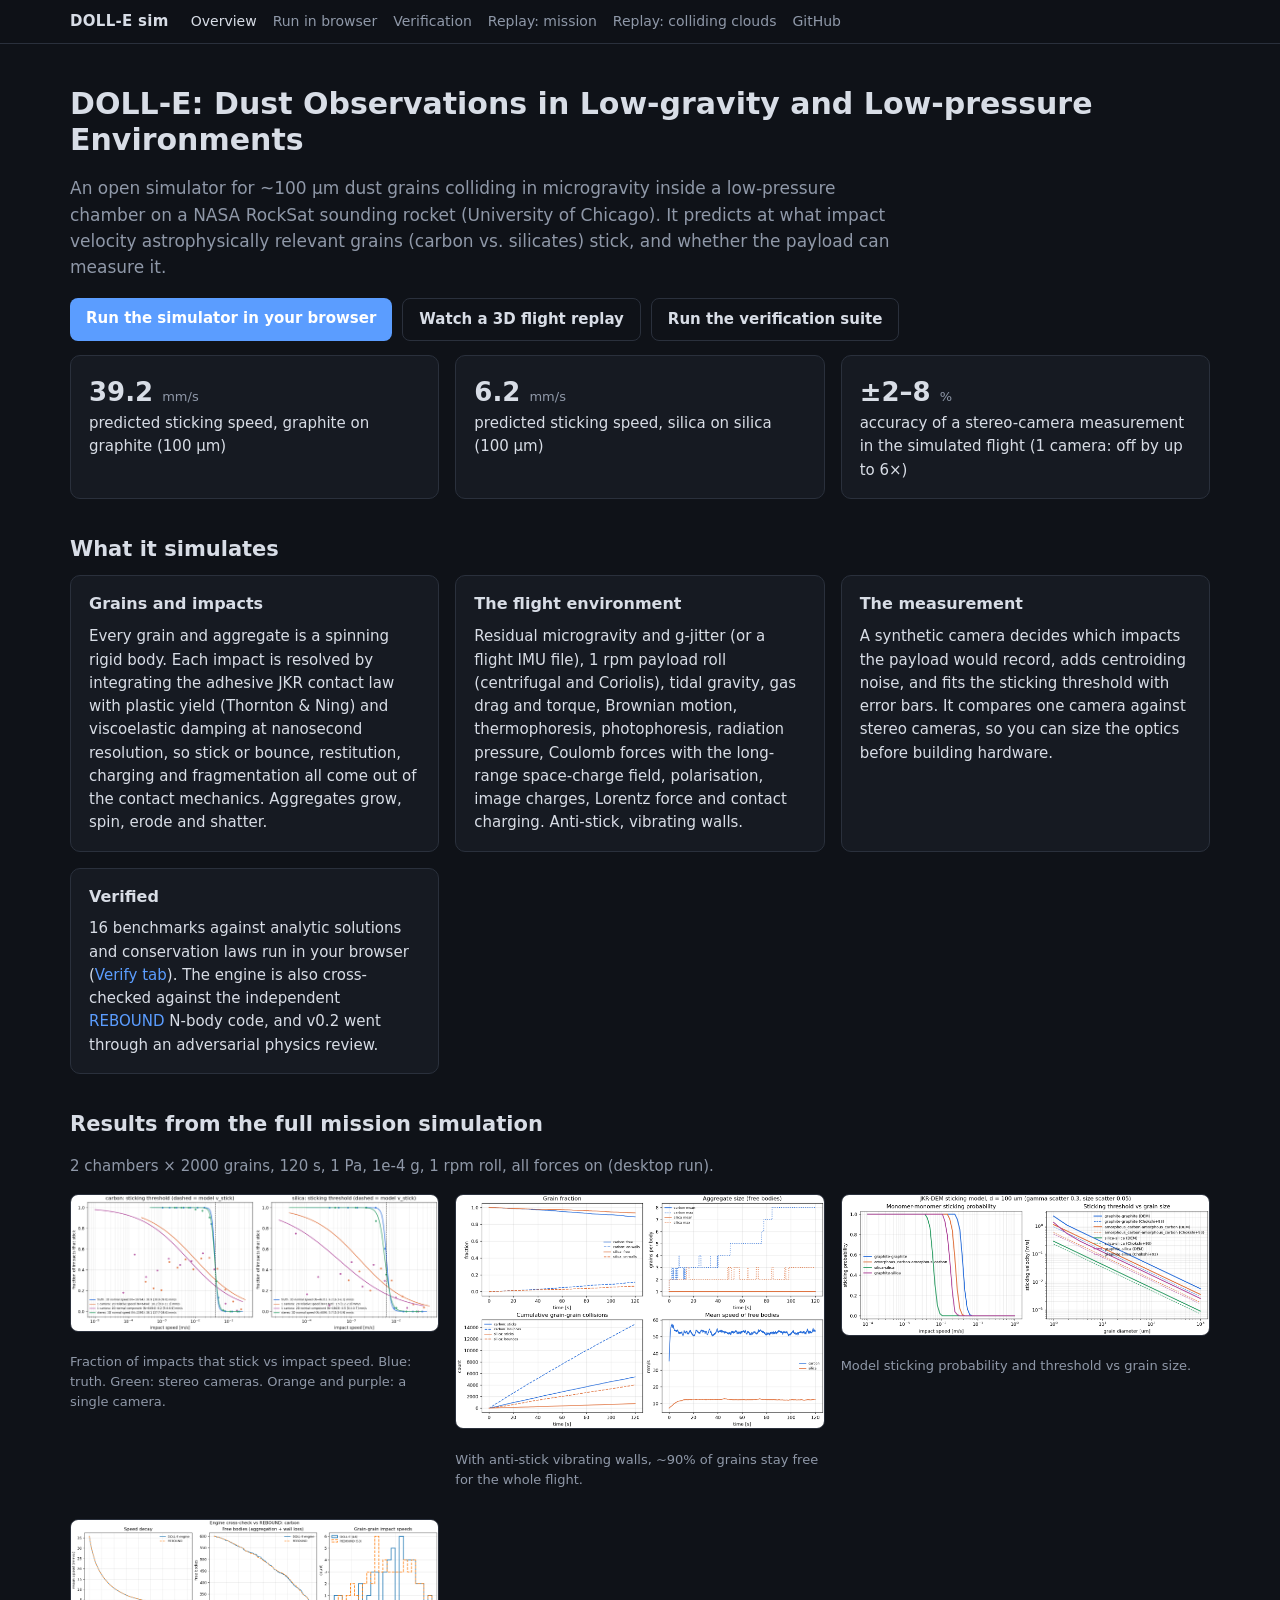
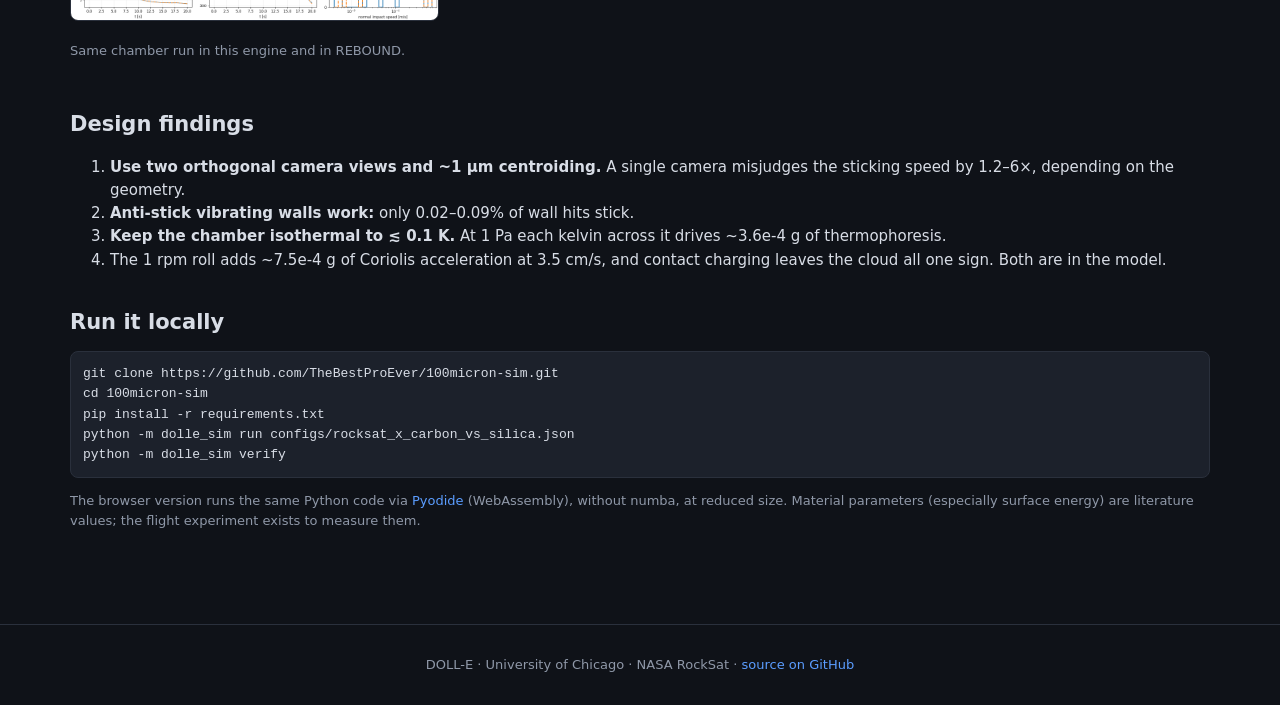
==== docs/index.html @ f5b27a84 "Add GitHub Pages site: in-browser simulator, verification suite, replays - docs/: landing page, web " ====
<!DOCTYPE html>
<html lang="en">
<head>
<meta charset="utf-8">
<meta name="viewport" content="width=device-width, initial-scale=1">
<title>DOLL-E dust-collision simulator</title>
<meta name="description" content="Open microgravity dust-collision simulator for 100 micron carbon and silicate grains on a NASA RockSat flight. Runs in your browser.">
<link rel="stylesheet" href="style.css">
</head>
<body>
<header class="top"><div class="in">
  <a class="brand" href="./">DOLL-E sim</a>
  <nav>
    <a class="on" href="./">Overview</a>
    <a href="app/">Run in browser</a>
    <a href="app/#verify">Verification</a>
    <a href="replays/mission.html">Replay: mission</a>
    <a href="replays/clouds.html">Replay: colliding clouds</a>
    <a href="https://github.com/TheBestProEver/100micron-sim">GitHub</a>
  </nav>
</div></header>
<main>
  <h1>DOLL-E: Dust Observations in Low-gravity and Low-pressure Environments</h1>
  <p class="lead">An open simulator for ~100&nbsp;µm dust grains colliding in microgravity inside a low-pressure chamber
    on a NASA RockSat sounding rocket (University of Chicago). It predicts at what impact velocity
    astrophysically relevant grains (carbon vs. silicates) stick, and whether the payload can measure it.</p>
  <div class="btns">
    <a class="btn" href="app/">Run the simulator in your browser</a>
    <a class="btn ghost" href="replays/mission.html">Watch a 3D flight replay</a>
    <a class="btn ghost" href="app/#verify">Run the verification suite</a>
  </div>

  <div class="grid c3">
    <div class="card"><div class="kpi">39.2 <small>mm/s</small></div>predicted sticking speed, graphite on graphite (100 µm)</div>
    <div class="card"><div class="kpi">6.2 <small>mm/s</small></div>predicted sticking speed, silica on silica (100 µm)</div>
    <div class="card"><div class="kpi">±2–8 <small>%</small></div>accuracy of a stereo-camera measurement in the simulated flight (1 camera: off by up to 6×)</div>
  </div>

  <h2>What it simulates</h2>
  <div class="grid c2">
    <div class="card">
      <h3>Grains and impacts</h3>
      Every grain and aggregate is a spinning rigid body. Each impact is resolved by integrating the
      adhesive JKR contact law with plastic yield (Thornton &amp; Ning) and viscoelastic damping at
      nanosecond resolution, so stick or bounce, restitution, charging and fragmentation all come out
      of the contact mechanics. Aggregates grow, spin, erode and shatter.
    </div>
    <div class="card">
      <h3>The flight environment</h3>
      Residual microgravity and g-jitter (or a flight IMU file), 1&nbsp;rpm payload roll (centrifugal and
      Coriolis), tidal gravity, gas drag and torque, Brownian motion, thermophoresis, photophoresis,
      radiation pressure, Coulomb forces with the long-range space-charge field, polarisation, image
      charges, Lorentz force and contact charging. Anti-stick, vibrating walls.
    </div>
    <div class="card">
      <h3>The measurement</h3>
      A synthetic camera decides which impacts the payload would record, adds centroiding noise, and fits
      the sticking threshold with error bars. It compares one camera against stereo cameras, so you can
      size the optics before building hardware.
    </div>
    <div class="card">
      <h3>Verified</h3>
      16 benchmarks against analytic solutions and conservation laws run in your browser
      (<a href="app/#verify">Verify tab</a>). The engine is also cross-checked against the independent
      <a href="https://rebound.readthedocs.io">REBOUND</a> N-body code, and v0.2 went through an
      adversarial physics review.
    </div>
  </div>

  <h2>Results from the full mission simulation</h2>
  <p class="muted">2 chambers × 2000 grains, 120 s, 1 Pa, 1e-4 g, 1 rpm roll, all forces on (desktop run).</p>
  <div class="grid c2">
    <div><img class="fig" src="figures/sticking_measurement_isotropic.png" alt="sticking measurement">
      <p class="small muted">Fraction of impacts that stick vs impact speed. Blue: truth. Green: stereo cameras.
        Orange and purple: a single camera.</p></div>
    <div><img class="fig" src="figures/timeseries_isotropic.png" alt="time series">
      <p class="small muted">With anti-stick vibrating walls, ~90% of grains stay free for the whole flight.</p></div>
    <div><img class="fig" src="figures/sticking_sweep.png" alt="sticking sweep">
      <p class="small muted">Model sticking probability and threshold vs grain size.</p></div>
    <div><img class="fig" src="figures/rebound_check_carbon.png" alt="REBOUND cross-check">
      <p class="small muted">Same chamber run in this engine and in REBOUND.</p></div>
  </div>

  <h2>Design findings</h2>
  <ol>
    <li><b>Use two orthogonal camera views and ~1 µm centroiding.</b> A single camera misjudges the sticking speed by 1.2–6×, depending on the geometry.</li>
    <li><b>Anti-stick vibrating walls work:</b> only 0.02–0.09% of wall hits stick.</li>
    <li><b>Keep the chamber isothermal to ≲ 0.1 K.</b> At 1 Pa each kelvin across it drives ~3.6e-4 g of thermophoresis.</li>
    <li>The 1 rpm roll adds ~7.5e-4 g of Coriolis acceleration at 3.5 cm/s, and contact charging leaves the cloud all one sign. Both are in the model.</li>
  </ol>

  <h2>Run it locally</h2>
<pre>git clone https://github.com/TheBestProEver/100micron-sim.git
cd 100micron-sim
pip install -r requirements.txt
python -m dolle_sim run configs/rocksat_x_carbon_vs_silica.json
python -m dolle_sim verify</pre>
  <p class="muted small">The browser version runs the same Python code via <a href="https://pyodide.org">Pyodide</a>
    (WebAssembly), without numba, at reduced size. Material parameters (especially surface energy) are literature
    values; the flight experiment exists to measure them.</p>
</main>
<footer>DOLL-E · University of Chicago · NASA RockSat · <a href="https://github.com/TheBestProEver/100micron-sim">source on GitHub</a></footer>
</body>
</html>
---- docs/style.css ----
:root {
  --bg: #0f1218; --panel: #161a22; --panel2: #1c212b; --line: #2a303c; --text: #d8dde6; --muted: #8f98a8;
  --accent: #5b9dff; --good: #3ccf7e; --bad: #ff5d6c; --warn: #ffb547; --orange: #ff8a3d;
}
* { box-sizing: border-box; }
html, body { margin: 0; background: var(--bg); color: var(--text); font: 15px/1.55 system-ui, "Segoe UI", Roboto, sans-serif; }
a { color: var(--accent); text-decoration: none; }
a:hover { text-decoration: underline; }
header.top { position: sticky; top: 0; z-index: 10; background: rgba(15,18,24,.92); backdrop-filter: blur(6px);
  border-bottom: 1px solid var(--line); }
header.top .in { max-width: 1180px; margin: 0 auto; padding: 10px 20px; display: flex; align-items: center; gap: 22px; }
header.top .brand { font-weight: 700; letter-spacing: .02em; color: var(--text); }
header.top nav { display: flex; gap: 16px; flex-wrap: wrap; font-size: 14px; }
header.top nav a { color: var(--muted); }
header.top nav a.on, header.top nav a:hover { color: var(--text); text-decoration: none; }
main { max-width: 1180px; margin: 0 auto; padding: 24px 20px 80px; }
h1 { font-size: 30px; line-height: 1.2; margin: 18px 0 6px; }
h2 { font-size: 21px; margin: 34px 0 10px; }
h3 { font-size: 16px; margin: 20px 0 8px; }
p.lead { color: var(--muted); font-size: 17px; max-width: 820px; }
.muted { color: var(--muted); }
.small { font-size: 13px; }
.grid { display: grid; gap: 16px; }
.grid.c2 { grid-template-columns: repeat(auto-fit, minmax(330px, 1fr)); }
.grid.c3 { grid-template-columns: repeat(auto-fit, minmax(260px, 1fr)); }
.card { background: var(--panel); border: 1px solid var(--line); border-radius: 10px; padding: 16px 18px; }
.card h3 { margin-top: 0; }
.btn { display: inline-block; background: var(--accent); color: #fff; border: 0; border-radius: 8px; padding: 9px 16px;
  font: inherit; font-weight: 600; cursor: pointer; text-decoration: none; }
.btn:hover { filter: brightness(1.1); text-decoration: none; }
.btn.ghost { background: transparent; color: var(--text); border: 1px solid var(--line); }
.btn.ghost:hover { border-color: var(--accent); }
.btn:disabled { opacity: .45; cursor: default; filter: none; }
.btns { display: flex; gap: 10px; flex-wrap: wrap; margin: 14px 0; }
table { border-collapse: collapse; width: 100%; font-size: 14px; }
th, td { text-align: left; padding: 6px 8px; border-bottom: 1px solid var(--line); vertical-align: top; }
th { color: var(--muted); font-weight: 600; font-size: 12.5px; text-transform: uppercase; letter-spacing: .04em; }
td.num { font-variant-numeric: tabular-nums; }
.pass { color: var(--good); font-weight: 700; }
.fail { color: var(--bad); font-weight: 700; }
.warn { color: var(--warn); }
img.fig { width: 100%; border-radius: 8px; border: 1px solid var(--line); background: #fff; }
.kpi { font-size: 26px; font-weight: 700; }
.kpi small { font-size: 13px; color: var(--muted); font-weight: 400; }
code, pre { font-family: ui-monospace, "Cascadia Code", Consolas, monospace; font-size: 13px; }
pre { background: var(--panel2); border: 1px solid var(--line); padding: 12px; border-radius: 8px; overflow: auto; }
footer { color: var(--muted); font-size: 13px; text-align: center; padding: 30px; border-top: 1px solid var(--line); }
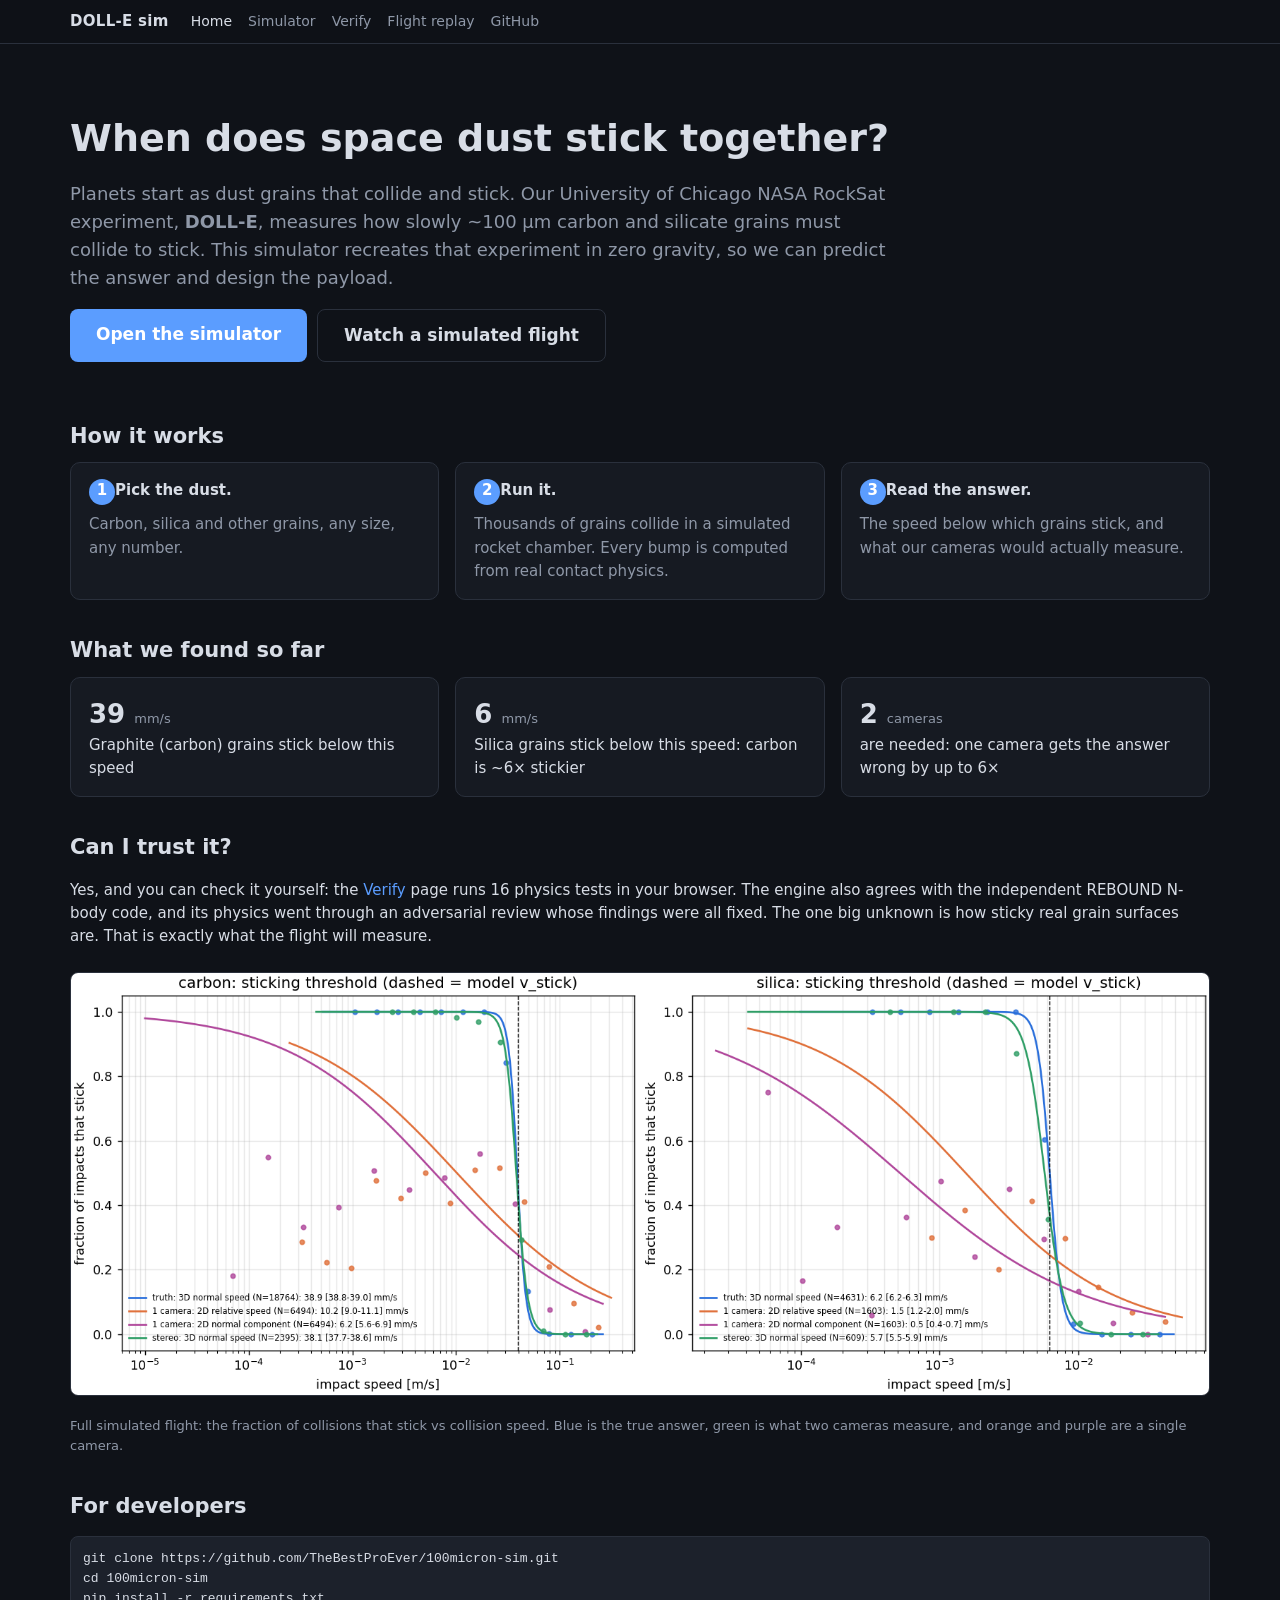
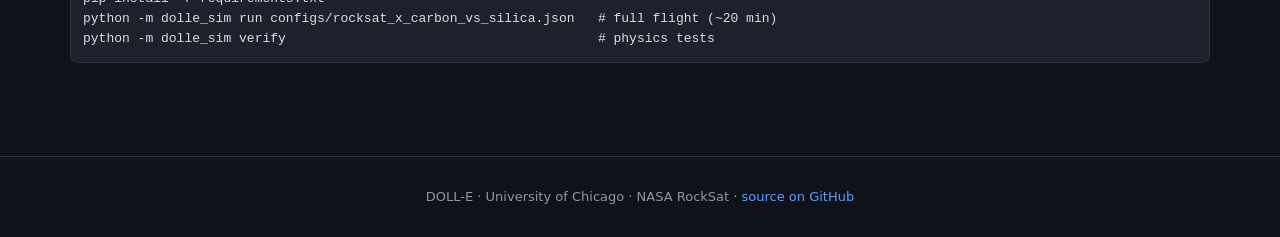
==== commit 825984dd: "Simplify the website: short explanation, six-input quick setup, plain-language results Advanced sett" ====
--- a/docs/index.html
+++ b/docs/index.html
@@ -3,101 +3,71 @@
 <head>
 <meta charset="utf-8">
 <meta name="viewport" content="width=device-width, initial-scale=1">
-<title>DOLL-E dust-collision simulator</title>
-<meta name="description" content="Open microgravity dust-collision simulator for 100 micron carbon and silicate grains on a NASA RockSat flight. Runs in your browser.">
+<title>DOLL-E dust simulator</title>
+<meta name="description" content="Simulates 100 micron dust grains colliding in microgravity and finds the speed below which they stick. Runs in your browser.">
 <link rel="stylesheet" href="style.css">
+<style>
+  .hero { padding: 30px 0 10px; max-width: 820px; }
+  .hero h1 { font-size: 38px; margin-bottom: 10px; }
+  .hero p { font-size: 18px; color: var(--muted); }
+  .steps { counter-reset: s; display: grid; grid-template-columns: repeat(auto-fit, minmax(240px, 1fr)); gap: 16px; margin-top: 10px; }
+  .steps .card::before { counter-increment: s; content: counter(s); display: inline-block; width: 26px; height: 26px;
+    border-radius: 50%; background: var(--accent); color: #fff; text-align: center; font-weight: 700; margin-bottom: 8px; }
+  .btn.big { font-size: 17px; padding: 12px 26px; }
+</style>
 </head>
 <body>
 <header class="top"><div class="in">
   <a class="brand" href="./">DOLL-E sim</a>
   <nav>
-    <a class="on" href="./">Overview</a>
-    <a href="app/">Run in browser</a>
-    <a href="app/#verify">Verification</a>
-    <a href="replays/mission.html">Replay: mission</a>
-    <a href="replays/clouds.html">Replay: colliding clouds</a>
+    <a class="on" href="./">Home</a>
+    <a href="app/">Simulator</a>
+    <a href="app/#verify">Verify</a>
+    <a href="replays/mission.html">Flight replay</a>
     <a href="https://github.com/TheBestProEver/100micron-sim">GitHub</a>
   </nav>
 </div></header>
 <main>
-  <h1>DOLL-E: Dust Observations in Low-gravity and Low-pressure Environments</h1>
-  <p class="lead">An open simulator for ~100&nbsp;µm dust grains colliding in microgravity inside a low-pressure chamber
-    on a NASA RockSat sounding rocket (University of Chicago). It predicts at what impact velocity
-    astrophysically relevant grains (carbon vs. silicates) stick, and whether the payload can measure it.</p>
-  <div class="btns">
-    <a class="btn" href="app/">Run the simulator in your browser</a>
-    <a class="btn ghost" href="replays/mission.html">Watch a 3D flight replay</a>
-    <a class="btn ghost" href="app/#verify">Run the verification suite</a>
-  </div>
-
-  <div class="grid c3">
-    <div class="card"><div class="kpi">39.2 <small>mm/s</small></div>predicted sticking speed, graphite on graphite (100 µm)</div>
-    <div class="card"><div class="kpi">6.2 <small>mm/s</small></div>predicted sticking speed, silica on silica (100 µm)</div>
-    <div class="card"><div class="kpi">±2–8 <small>%</small></div>accuracy of a stereo-camera measurement in the simulated flight (1 camera: off by up to 6×)</div>
-  </div>
-
-  <h2>What it simulates</h2>
-  <div class="grid c2">
-    <div class="card">
-      <h3>Grains and impacts</h3>
-      Every grain and aggregate is a spinning rigid body. Each impact is resolved by integrating the
-      adhesive JKR contact law with plastic yield (Thornton &amp; Ning) and viscoelastic damping at
-      nanosecond resolution, so stick or bounce, restitution, charging and fragmentation all come out
-      of the contact mechanics. Aggregates grow, spin, erode and shatter.
-    </div>
-    <div class="card">
-      <h3>The flight environment</h3>
-      Residual microgravity and g-jitter (or a flight IMU file), 1&nbsp;rpm payload roll (centrifugal and
-      Coriolis), tidal gravity, gas drag and torque, Brownian motion, thermophoresis, photophoresis,
-      radiation pressure, Coulomb forces with the long-range space-charge field, polarisation, image
-      charges, Lorentz force and contact charging. Anti-stick, vibrating walls.
-    </div>
-    <div class="card">
-      <h3>The measurement</h3>
-      A synthetic camera decides which impacts the payload would record, adds centroiding noise, and fits
-      the sticking threshold with error bars. It compares one camera against stereo cameras, so you can
-      size the optics before building hardware.
-    </div>
-    <div class="card">
-      <h3>Verified</h3>
-      16 benchmarks against analytic solutions and conservation laws run in your browser
-      (<a href="app/#verify">Verify tab</a>). The engine is also cross-checked against the independent
-      <a href="https://rebound.readthedocs.io">REBOUND</a> N-body code, and v0.2 went through an
-      adversarial physics review.
+  <div class="hero">
+    <h1>When does space dust stick together?</h1>
+    <p>Planets start as dust grains that collide and stick. Our University of Chicago NASA RockSat experiment,
+      <b>DOLL-E</b>, measures how slowly ~100 µm carbon and silicate grains must collide to stick. This simulator
+      recreates that experiment in zero gravity, so we can predict the answer and design the payload.</p>
+    <div class="btns">
+      <a class="btn big" href="app/">Open the simulator</a>
+      <a class="btn ghost big" href="replays/mission.html">Watch a simulated flight</a>
     </div>
   </div>
 
-  <h2>Results from the full mission simulation</h2>
-  <p class="muted">2 chambers × 2000 grains, 120 s, 1 Pa, 1e-4 g, 1 rpm roll, all forces on (desktop run).</p>
-  <div class="grid c2">
-    <div><img class="fig" src="figures/sticking_measurement_isotropic.png" alt="sticking measurement">
-      <p class="small muted">Fraction of impacts that stick vs impact speed. Blue: truth. Green: stereo cameras.
-        Orange and purple: a single camera.</p></div>
-    <div><img class="fig" src="figures/timeseries_isotropic.png" alt="time series">
-      <p class="small muted">With anti-stick vibrating walls, ~90% of grains stay free for the whole flight.</p></div>
-    <div><img class="fig" src="figures/sticking_sweep.png" alt="sticking sweep">
-      <p class="small muted">Model sticking probability and threshold vs grain size.</p></div>
-    <div><img class="fig" src="figures/rebound_check_carbon.png" alt="REBOUND cross-check">
-      <p class="small muted">Same chamber run in this engine and in REBOUND.</p></div>
+  <h2>How it works</h2>
+  <div class="steps">
+    <div class="card"><b>Pick the dust.</b><br><span class="muted">Carbon, silica and other grains, any size, any number.</span></div>
+    <div class="card"><b>Run it.</b><br><span class="muted">Thousands of grains collide in a simulated rocket chamber. Every bump is computed from real contact physics.</span></div>
+    <div class="card"><b>Read the answer.</b><br><span class="muted">The speed below which grains stick, and what our cameras would actually measure.</span></div>
   </div>
 
-  <h2>Design findings</h2>
-  <ol>
-    <li><b>Use two orthogonal camera views and ~1 µm centroiding.</b> A single camera misjudges the sticking speed by 1.2–6×, depending on the geometry.</li>
-    <li><b>Anti-stick vibrating walls work:</b> only 0.02–0.09% of wall hits stick.</li>
-    <li><b>Keep the chamber isothermal to ≲ 0.1 K.</b> At 1 Pa each kelvin across it drives ~3.6e-4 g of thermophoresis.</li>
-    <li>The 1 rpm roll adds ~7.5e-4 g of Coriolis acceleration at 3.5 cm/s, and contact charging leaves the cloud all one sign. Both are in the model.</li>
-  </ol>
+  <h2>What we found so far</h2>
+  <div class="grid c3">
+    <div class="card"><div class="kpi">39 <small>mm/s</small></div>Graphite (carbon) grains stick below this speed</div>
+    <div class="card"><div class="kpi">6 <small>mm/s</small></div>Silica grains stick below this speed: carbon is ~6× stickier</div>
+    <div class="card"><div class="kpi">2 <small>cameras</small></div>are needed: one camera gets the answer wrong by up to 6×</div>
+  </div>
 
-  <h2>Run it locally</h2>
+  <h2>Can I trust it?</h2>
+  <p>Yes, and you can check it yourself: the <a href="app/#verify">Verify</a> page runs 16 physics tests in your browser.
+    The engine also agrees with the independent REBOUND N-body code, and its physics went through an adversarial review whose findings were all fixed.
+    The one big unknown is how sticky real grain surfaces are. That is exactly what the flight will measure.</p>
+
+  <img class="fig" src="figures/sticking_measurement_isotropic.png" alt="fraction of collisions that stick vs collision speed" style="margin-top:8px">
+  <p class="small muted">Full simulated flight: the fraction of collisions that stick vs collision speed. Blue is the true answer, green is
+    what two cameras measure, and orange and purple are a single camera.</p>
+
+  <h2>For developers</h2>
 <pre>git clone https://github.com/TheBestProEver/100micron-sim.git
 cd 100micron-sim
 pip install -r requirements.txt
-python -m dolle_sim run configs/rocksat_x_carbon_vs_silica.json
-python -m dolle_sim verify</pre>
-  <p class="muted small">The browser version runs the same Python code via <a href="https://pyodide.org">Pyodide</a>
-    (WebAssembly), without numba, at reduced size. Material parameters (especially surface energy) are literature
-    values; the flight experiment exists to measure them.</p>
+python -m dolle_sim run configs/rocksat_x_carbon_vs_silica.json   # full flight (~20 min)
+python -m dolle_sim verify                                        # physics tests</pre>
 </main>
 <footer>DOLL-E · University of Chicago · NASA RockSat · <a href="https://github.com/TheBestProEver/100micron-sim">source on GitHub</a></footer>
 </body>
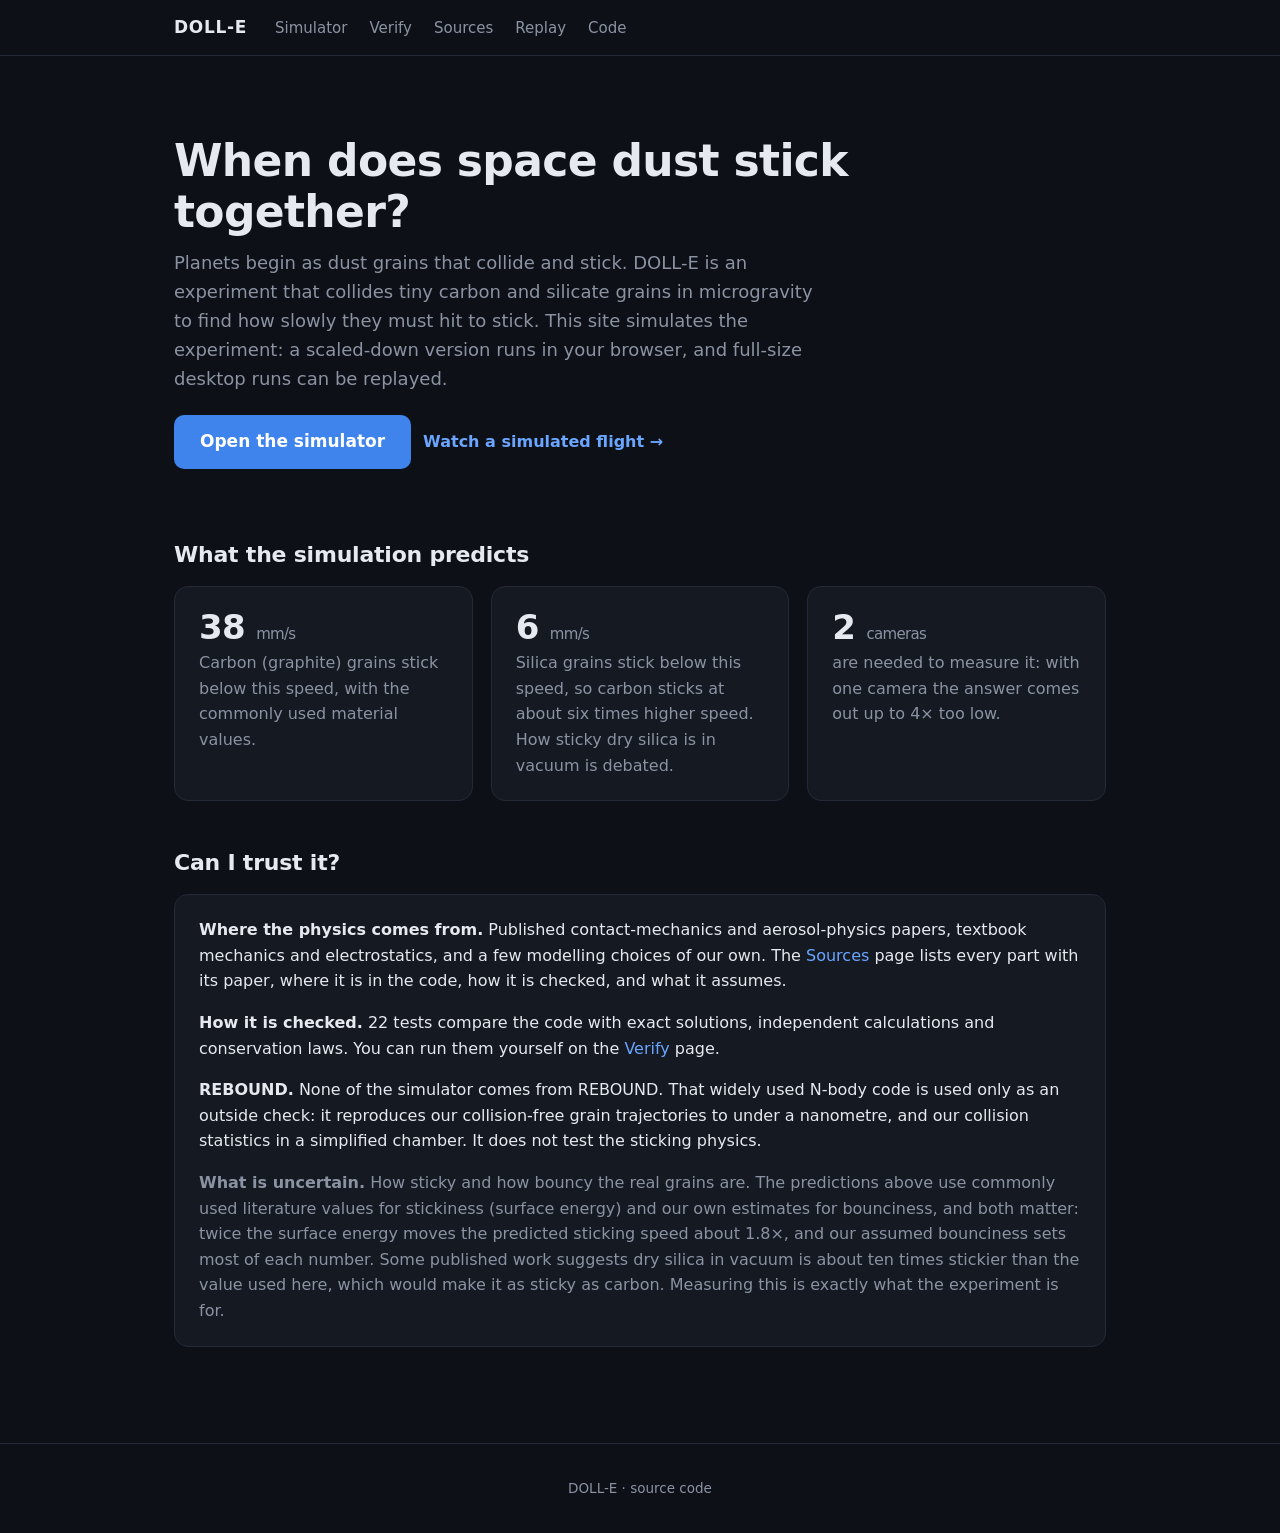
==== commit ed2f49d6: "v0.3: provenance of every component, audited claims, engine fixes, cleaner site Provenance and trust" ====
--- a/docs/index.html
+++ b/docs/index.html
@@ -3,72 +3,65 @@
 <head>
 <meta charset="utf-8">
 <meta name="viewport" content="width=device-width, initial-scale=1">
-<title>DOLL-E dust simulator</title>
+<title>DOLL-E · dust-collision simulator</title>
 <meta name="description" content="Simulates 100 micron dust grains colliding in microgravity and finds the speed below which they stick. Runs in your browser.">
 <link rel="stylesheet" href="style.css">
 <style>
-  .hero { padding: 30px 0 10px; max-width: 820px; }
-  .hero h1 { font-size: 38px; margin-bottom: 10px; }
-  .hero p { font-size: 18px; color: var(--muted); }
-  .steps { counter-reset: s; display: grid; grid-template-columns: repeat(auto-fit, minmax(240px, 1fr)); gap: 16px; margin-top: 10px; }
-  .steps .card::before { counter-increment: s; content: counter(s); display: inline-block; width: 26px; height: 26px;
-    border-radius: 50%; background: var(--accent); color: #fff; text-align: center; font-weight: 700; margin-bottom: 8px; }
-  .btn.big { font-size: 17px; padding: 12px 26px; }
+  .hero { padding: 36px 0 8px; }
+  .hero h1 { font-size: 44px; max-width: 720px; }
+  .stat .kpi { margin-bottom: 4px; }
+  .stat p { margin: 0; color: var(--muted); }
+  .trust { display: flex; gap: 14px; align-items: baseline; flex-wrap: wrap; }
 </style>
 </head>
 <body>
 <header class="top"><div class="in">
-  <a class="brand" href="./">DOLL-E sim</a>
+  <a class="brand" href="./">DOLL-E</a>
   <nav>
-    <a class="on" href="./">Home</a>
     <a href="app/">Simulator</a>
     <a href="app/#verify">Verify</a>
-    <a href="replays/mission.html">Flight replay</a>
-    <a href="https://github.com/TheBestProEver/100micron-sim">GitHub</a>
+    <a href="app/#sources">Sources</a>
+    <a href="replays/mission.html">Replay</a>
+    <a href="https://github.com/TheBestProEver/100micron-sim">Code</a>
   </nav>
 </div></header>
 <main>
-  <div class="hero">
+  <section class="hero">
     <h1>When does space dust stick together?</h1>
-    <p>Planets start as dust grains that collide and stick. Our University of Chicago NASA RockSat experiment,
-      <b>DOLL-E</b>, measures how slowly ~100 µm carbon and silicate grains must collide to stick. This simulator
-      recreates that experiment in zero gravity, so we can predict the answer and design the payload.</p>
+    <p class="lead">Planets begin as dust grains that collide and stick. DOLL-E is an experiment that collides tiny
+      carbon and silicate grains in microgravity to find how slowly they must hit to stick. This site simulates the
+      experiment: a scaled-down version runs in your browser, and full-size desktop runs can be replayed.</p>
     <div class="btns">
       <a class="btn big" href="app/">Open the simulator</a>
-      <a class="btn ghost big" href="replays/mission.html">Watch a simulated flight</a>
+      <a class="link-arrow" href="replays/mission.html">Watch a simulated flight →</a>
     </div>
-  </div>
+  </section>
 
-  <h2>How it works</h2>
-  <div class="steps">
-    <div class="card"><b>Pick the dust.</b><br><span class="muted">Carbon, silica and other grains, any size, any number.</span></div>
-    <div class="card"><b>Run it.</b><br><span class="muted">Thousands of grains collide in a simulated rocket chamber. Every bump is computed from real contact physics.</span></div>
-    <div class="card"><b>Read the answer.</b><br><span class="muted">The speed below which grains stick, and what our cameras would actually measure.</span></div>
-  </div>
-
-  <h2>What we found so far</h2>
+  <h2>What the simulation predicts</h2>
   <div class="grid c3">
-    <div class="card"><div class="kpi">39 <small>mm/s</small></div>Graphite (carbon) grains stick below this speed</div>
-    <div class="card"><div class="kpi">6 <small>mm/s</small></div>Silica grains stick below this speed: carbon is ~6× stickier</div>
-    <div class="card"><div class="kpi">2 <small>cameras</small></div>are needed: one camera gets the answer wrong by up to 6×</div>
+    <div class="card stat"><div class="kpi">38 <small>mm/s</small></div><p>Carbon (graphite) grains stick below this speed, with the commonly used material values.</p></div>
+    <div class="card stat"><div class="kpi">6 <small>mm/s</small></div><p>Silica grains stick below this speed, so carbon sticks at about six times higher speed. How sticky dry silica is in vacuum is debated.</p></div>
+    <div class="card stat"><div class="kpi">2 <small>cameras</small></div><p>are needed to measure it: with one camera the answer comes out up to 4× too low.</p></div>
   </div>
 
   <h2>Can I trust it?</h2>
-  <p>Yes, and you can check it yourself: the <a href="app/#verify">Verify</a> page runs 16 physics tests in your browser.
-    The engine also agrees with the independent REBOUND N-body code, and its physics went through an adversarial review whose findings were all fixed.
-    The one big unknown is how sticky real grain surfaces are. That is exactly what the flight will measure.</p>
-
-  <img class="fig" src="figures/sticking_measurement_isotropic.png" alt="fraction of collisions that stick vs collision speed" style="margin-top:8px">
-  <p class="small muted">Full simulated flight: the fraction of collisions that stick vs collision speed. Blue is the true answer, green is
-    what two cameras measure, and orange and purple are a single camera.</p>
-
-  <h2>For developers</h2>
-<pre>git clone https://github.com/TheBestProEver/100micron-sim.git
-cd 100micron-sim
-pip install -r requirements.txt
-python -m dolle_sim run configs/rocksat_x_carbon_vs_silica.json   # full flight (~20 min)
-python -m dolle_sim verify                                        # physics tests</pre>
+  <div class="card trustlist">
+    <p style="margin-top:0"><b>Where the physics comes from.</b> Published contact-mechanics and aerosol-physics papers,
+      textbook mechanics and electrostatics, and a few modelling choices of our own. The <a href="app/#sources">Sources</a>
+      page lists every part with its paper, where it is in the code, how it is checked, and what it assumes.</p>
+    <p><b>How it is checked.</b> 22 tests compare the code with exact solutions, independent calculations and conservation
+      laws. You can run them yourself on the <a href="app/#verify">Verify</a> page.</p>
+    <p><b>REBOUND.</b> None of the simulator comes from REBOUND. That widely used N-body code is used only as an outside
+      check: it reproduces our collision-free grain trajectories to under a nanometre, and our collision statistics in a
+      simplified chamber. It does not test the sticking physics.</p>
+    <p class="muted" style="margin-bottom:0"><b>What is uncertain.</b> How sticky and how bouncy the real grains are. The
+      predictions above use commonly used literature values for stickiness (surface energy) and our own estimates for
+      bounciness, and both matter: twice the surface energy moves the predicted sticking speed about 1.8×, and our assumed
+      bounciness sets most of each number. Some published work suggests dry silica in vacuum is about ten times stickier
+      than the value used here, which would make it as sticky as carbon. Measuring this is exactly what the experiment is
+      for.</p>
+  </div>
 </main>
-<footer>DOLL-E · University of Chicago · NASA RockSat · <a href="https://github.com/TheBestProEver/100micron-sim">source on GitHub</a></footer>
+<footer>DOLL-E · <a href="https://github.com/TheBestProEver/100micron-sim">source code</a></footer>
 </body>
 </html>
--- a/docs/style.css
+++ b/docs/style.css
@@ -1,47 +1,57 @@
 :root {
-  --bg: #0f1218; --panel: #161a22; --panel2: #1c212b; --line: #2a303c; --text: #d8dde6; --muted: #8f98a8;
-  --accent: #5b9dff; --good: #3ccf7e; --bad: #ff5d6c; --warn: #ffb547; --orange: #ff8a3d;
+  --bg: #0d1016; --surface: #141922; --surface2: #1a2030; --line: #232a36; --text: #e6e9ef; --muted: #8b93a3;
+  --accent: #6aa5ff; --accent-strong: #3f84ec; --good: #41d18b; --bad: #ff6b77; --warn: #f5b54a; --orange: #ff8a3d;
+  /* kept for older selectors */
+  --panel: var(--surface); --panel2: var(--surface2);
 }
 * { box-sizing: border-box; }
-html, body { margin: 0; background: var(--bg); color: var(--text); font: 15px/1.55 system-ui, "Segoe UI", Roboto, sans-serif; }
+html, body { margin: 0; background: var(--bg); color: var(--text);
+  font: 16px/1.6 Inter, "Segoe UI", system-ui, -apple-system, Roboto, sans-serif; -webkit-font-smoothing: antialiased; }
 a { color: var(--accent); text-decoration: none; }
 a:hover { text-decoration: underline; }
-header.top { position: sticky; top: 0; z-index: 10; background: rgba(15,18,24,.92); backdrop-filter: blur(6px);
-  border-bottom: 1px solid var(--line); }
-header.top .in { max-width: 1180px; margin: 0 auto; padding: 10px 20px; display: flex; align-items: center; gap: 22px; }
-header.top .brand { font-weight: 700; letter-spacing: .02em; color: var(--text); }
-header.top nav { display: flex; gap: 16px; flex-wrap: wrap; font-size: 14px; }
+
+header.top { border-bottom: 1px solid var(--line); background: var(--bg); }
+header.top .in { max-width: 980px; margin: 0 auto; padding: 14px 24px; display: flex; align-items: center; gap: 28px; }
+header.top .brand { font-weight: 800; letter-spacing: .04em; color: var(--text); font-size: 17px; }
+header.top nav { display: flex; gap: 22px; flex-wrap: wrap; font-size: 15px; }
 header.top nav a { color: var(--muted); }
 header.top nav a.on, header.top nav a:hover { color: var(--text); text-decoration: none; }
-main { max-width: 1180px; margin: 0 auto; padding: 24px 20px 80px; }
-h1 { font-size: 30px; line-height: 1.2; margin: 18px 0 6px; }
-h2 { font-size: 21px; margin: 34px 0 10px; }
-h3 { font-size: 16px; margin: 20px 0 8px; }
-p.lead { color: var(--muted); font-size: 17px; max-width: 820px; }
+
+main { max-width: 980px; margin: 0 auto; padding: 44px 24px 96px; }
+h1 { font-size: 36px; line-height: 1.15; letter-spacing: -.015em; margin: 0 0 12px; }
+h2 { font-size: 22px; letter-spacing: -.01em; margin: 44px 0 14px; }
+h3 { font-size: 16px; margin: 0 0 8px; }
+p.lead { color: var(--muted); font-size: 18px; max-width: 660px; margin: 0 0 22px; }
 .muted { color: var(--muted); }
-.small { font-size: 13px; }
-.grid { display: grid; gap: 16px; }
-.grid.c2 { grid-template-columns: repeat(auto-fit, minmax(330px, 1fr)); }
-.grid.c3 { grid-template-columns: repeat(auto-fit, minmax(260px, 1fr)); }
-.card { background: var(--panel); border: 1px solid var(--line); border-radius: 10px; padding: 16px 18px; }
-.card h3 { margin-top: 0; }
-.btn { display: inline-block; background: var(--accent); color: #fff; border: 0; border-radius: 8px; padding: 9px 16px;
-  font: inherit; font-weight: 600; cursor: pointer; text-decoration: none; }
-.btn:hover { filter: brightness(1.1); text-decoration: none; }
+.small { font-size: 13.5px; }
+
+.grid { display: grid; gap: 18px; }
+.grid.c2 { grid-template-columns: repeat(auto-fit, minmax(320px, 1fr)); }
+.grid.c3 { grid-template-columns: repeat(auto-fit, minmax(220px, 1fr)); }
+.card { background: var(--surface); border: 1px solid var(--line); border-radius: 14px; padding: 22px 24px; }
+
+.btn { display: inline-flex; align-items: center; gap: 8px; background: var(--accent-strong); color: #fff; border: 0;
+  border-radius: 10px; padding: 10px 18px; font: inherit; font-weight: 600; cursor: pointer; text-decoration: none; }
+.btn:hover { filter: brightness(1.08); text-decoration: none; }
 .btn.ghost { background: transparent; color: var(--text); border: 1px solid var(--line); }
-.btn.ghost:hover { border-color: var(--accent); }
-.btn:disabled { opacity: .45; cursor: default; filter: none; }
-.btns { display: flex; gap: 10px; flex-wrap: wrap; margin: 14px 0; }
-table { border-collapse: collapse; width: 100%; font-size: 14px; }
-th, td { text-align: left; padding: 6px 8px; border-bottom: 1px solid var(--line); vertical-align: top; }
-th { color: var(--muted); font-weight: 600; font-size: 12.5px; text-transform: uppercase; letter-spacing: .04em; }
+.btn.ghost:hover { border-color: var(--muted); }
+.btn.big { font-size: 17px; padding: 13px 26px; }
+.btn:disabled { opacity: .4; cursor: default; filter: none; }
+.btns { display: flex; gap: 12px; flex-wrap: wrap; align-items: center; margin: 16px 0; }
+.link-arrow { font-weight: 600; }
+
+table { border-collapse: collapse; width: 100%; font-size: 14.5px; }
+th, td { text-align: left; padding: 9px 10px; border-bottom: 1px solid var(--line); vertical-align: top; }
+th { color: var(--muted); font-weight: 600; font-size: 12.5px; text-transform: uppercase; letter-spacing: .05em; }
 td.num { font-variant-numeric: tabular-nums; }
 .pass { color: var(--good); font-weight: 700; }
 .fail { color: var(--bad); font-weight: 700; }
 .warn { color: var(--warn); }
-img.fig { width: 100%; border-radius: 8px; border: 1px solid var(--line); background: #fff; }
-.kpi { font-size: 26px; font-weight: 700; }
-.kpi small { font-size: 13px; color: var(--muted); font-weight: 400; }
+
+img.fig { width: 100%; border-radius: 12px; border: 1px solid var(--line); background: #fff; }
+.kpi { font-size: 34px; font-weight: 800; letter-spacing: -.02em; line-height: 1.1; }
+.kpi small { font-size: 15px; color: var(--muted); font-weight: 500; }
 code, pre { font-family: ui-monospace, "Cascadia Code", Consolas, monospace; font-size: 13px; }
-pre { background: var(--panel2); border: 1px solid var(--line); padding: 12px; border-radius: 8px; overflow: auto; }
-footer { color: var(--muted); font-size: 13px; text-align: center; padding: 30px; border-top: 1px solid var(--line); }
+pre { background: var(--surface); border: 1px solid var(--line); padding: 14px; border-radius: 10px; overflow: auto; }
+footer { color: var(--muted); font-size: 13.5px; text-align: center; padding: 34px 24px; border-top: 1px solid var(--line); }
+footer a { color: var(--muted); }
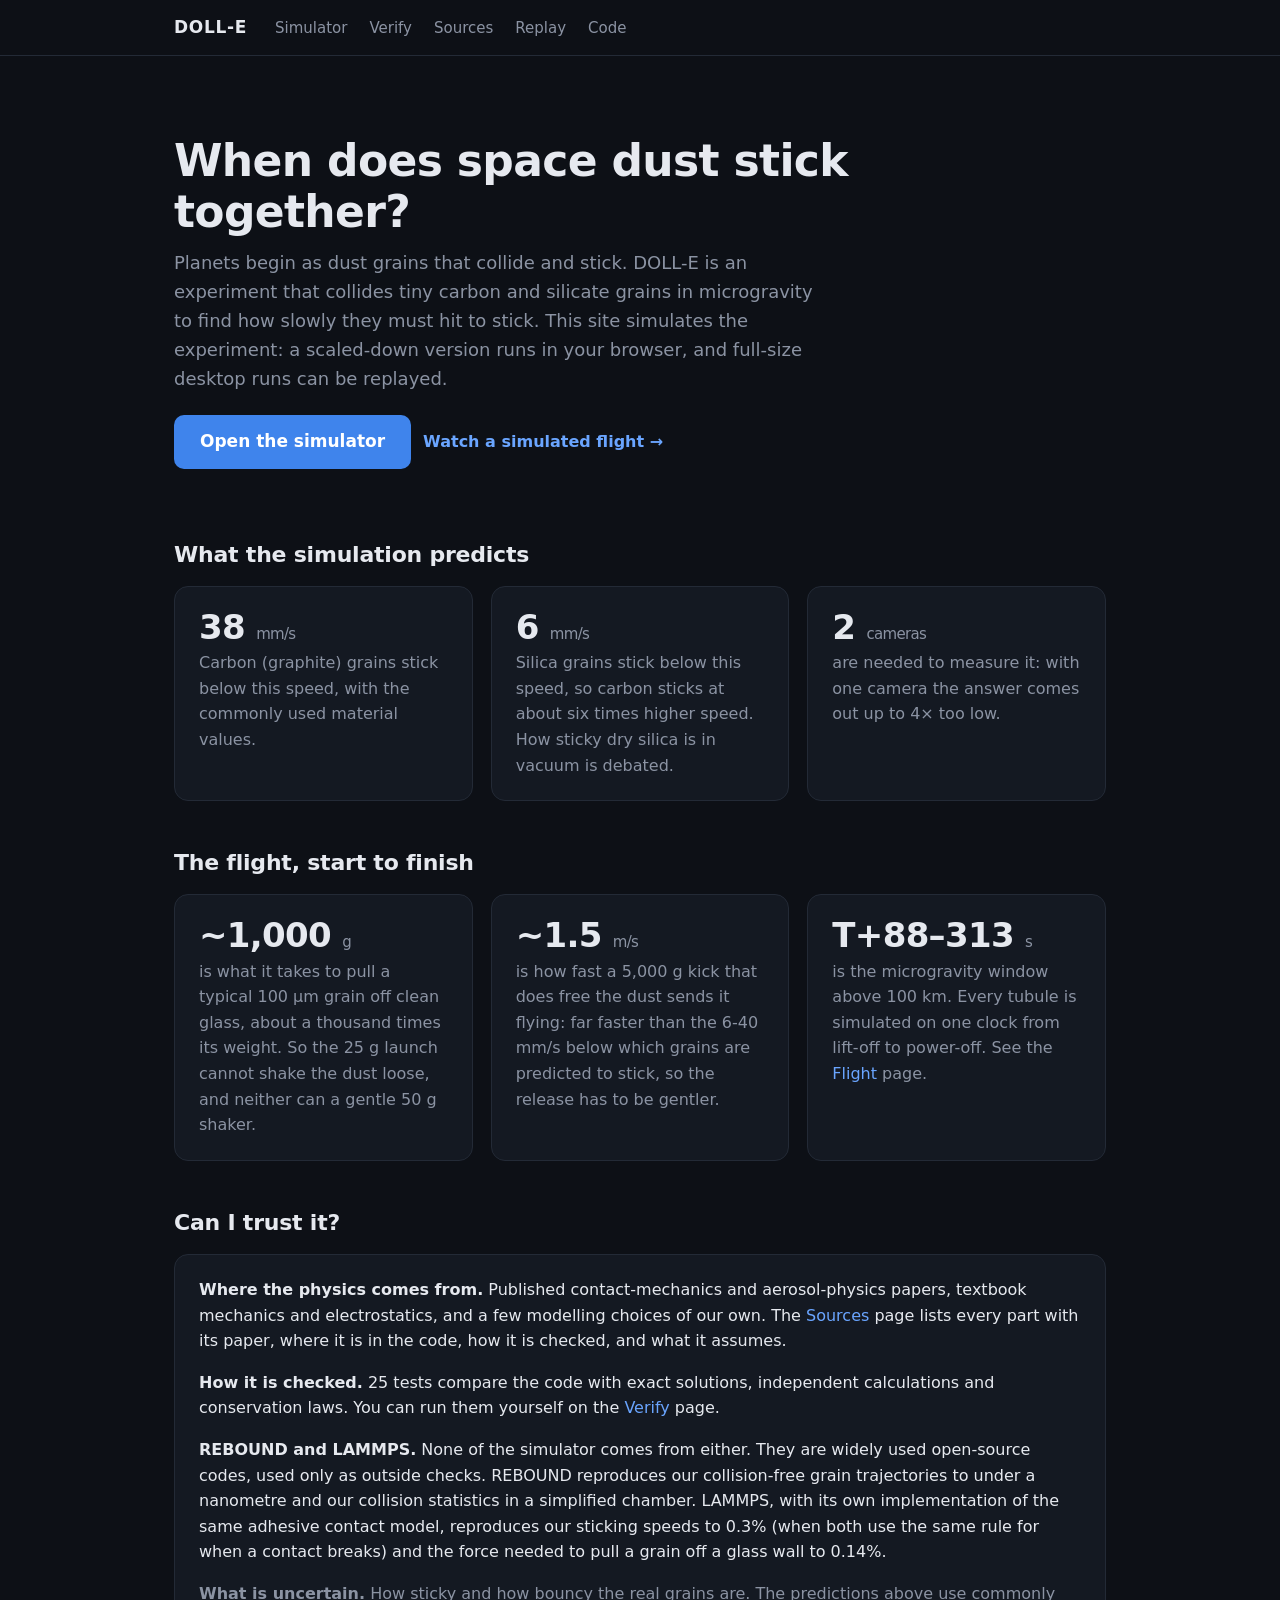
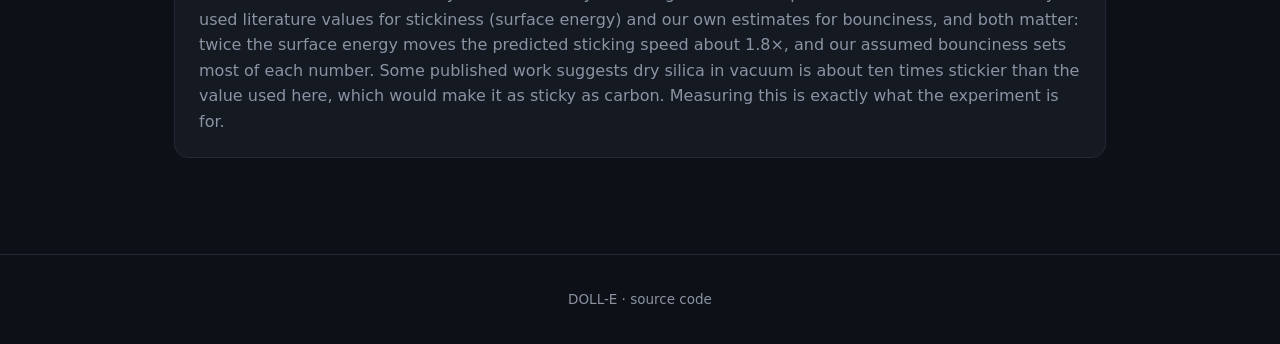
==== commit a866c4ec: "v0.4: whole-flight mission runs, glass tubules, size distributions, LAMMPS check - Mission runner: e" ====
--- a/docs/index.html
+++ b/docs/index.html
@@ -44,16 +44,29 @@
     <div class="card stat"><div class="kpi">2 <small>cameras</small></div><p>are needed to measure it: with one camera the answer comes out up to 4× too low.</p></div>
   </div>
 
+  <h2>The flight, start to finish</h2>
+  <div class="grid c3">
+    <div class="card stat"><div class="kpi">~1,000 <small>g</small></div><p>is what it takes to pull a typical 100 µm grain
+      off clean glass, about a thousand times its weight. So the 25 g launch cannot shake the dust loose, and neither can a
+      gentle 50 g shaker.</p></div>
+    <div class="card stat"><div class="kpi">~1.5 <small>m/s</small></div><p>is how fast a 5,000 g kick that does free the
+      dust sends it flying: far faster than the 6-40 mm/s below which grains are predicted to stick, so the release has to be gentler.</p></div>
+    <div class="card stat"><div class="kpi">T+88–313 <small>s</small></div><p>is the microgravity window above 100 km.
+      Every tubule is simulated on one clock from lift-off to power-off. See the <a href="app/#flight">Flight</a> page.</p></div>
+  </div>
+
   <h2>Can I trust it?</h2>
   <div class="card trustlist">
     <p style="margin-top:0"><b>Where the physics comes from.</b> Published contact-mechanics and aerosol-physics papers,
       textbook mechanics and electrostatics, and a few modelling choices of our own. The <a href="app/#sources">Sources</a>
       page lists every part with its paper, where it is in the code, how it is checked, and what it assumes.</p>
-    <p><b>How it is checked.</b> 22 tests compare the code with exact solutions, independent calculations and conservation
+    <p><b>How it is checked.</b> 25 tests compare the code with exact solutions, independent calculations and conservation
       laws. You can run them yourself on the <a href="app/#verify">Verify</a> page.</p>
-    <p><b>REBOUND.</b> None of the simulator comes from REBOUND. That widely used N-body code is used only as an outside
-      check: it reproduces our collision-free grain trajectories to under a nanometre, and our collision statistics in a
-      simplified chamber. It does not test the sticking physics.</p>
+    <p><b>REBOUND and LAMMPS.</b> None of the simulator comes from either. They are widely used open-source codes, used
+      only as outside checks. REBOUND reproduces our collision-free grain trajectories to under a nanometre and our
+      collision statistics in a simplified chamber. LAMMPS, with its own implementation of the same adhesive contact
+      model, reproduces our sticking speeds to 0.3% (when both use the same rule for when a contact breaks) and the
+      force needed to pull a grain off a glass wall to 0.14%.</p>
     <p class="muted" style="margin-bottom:0"><b>What is uncertain.</b> How sticky and how bouncy the real grains are. The
       predictions above use commonly used literature values for stickiness (surface energy) and our own estimates for
       bounciness, and both matter: twice the surface energy moves the predicted sticking speed about 1.8×, and our assumed
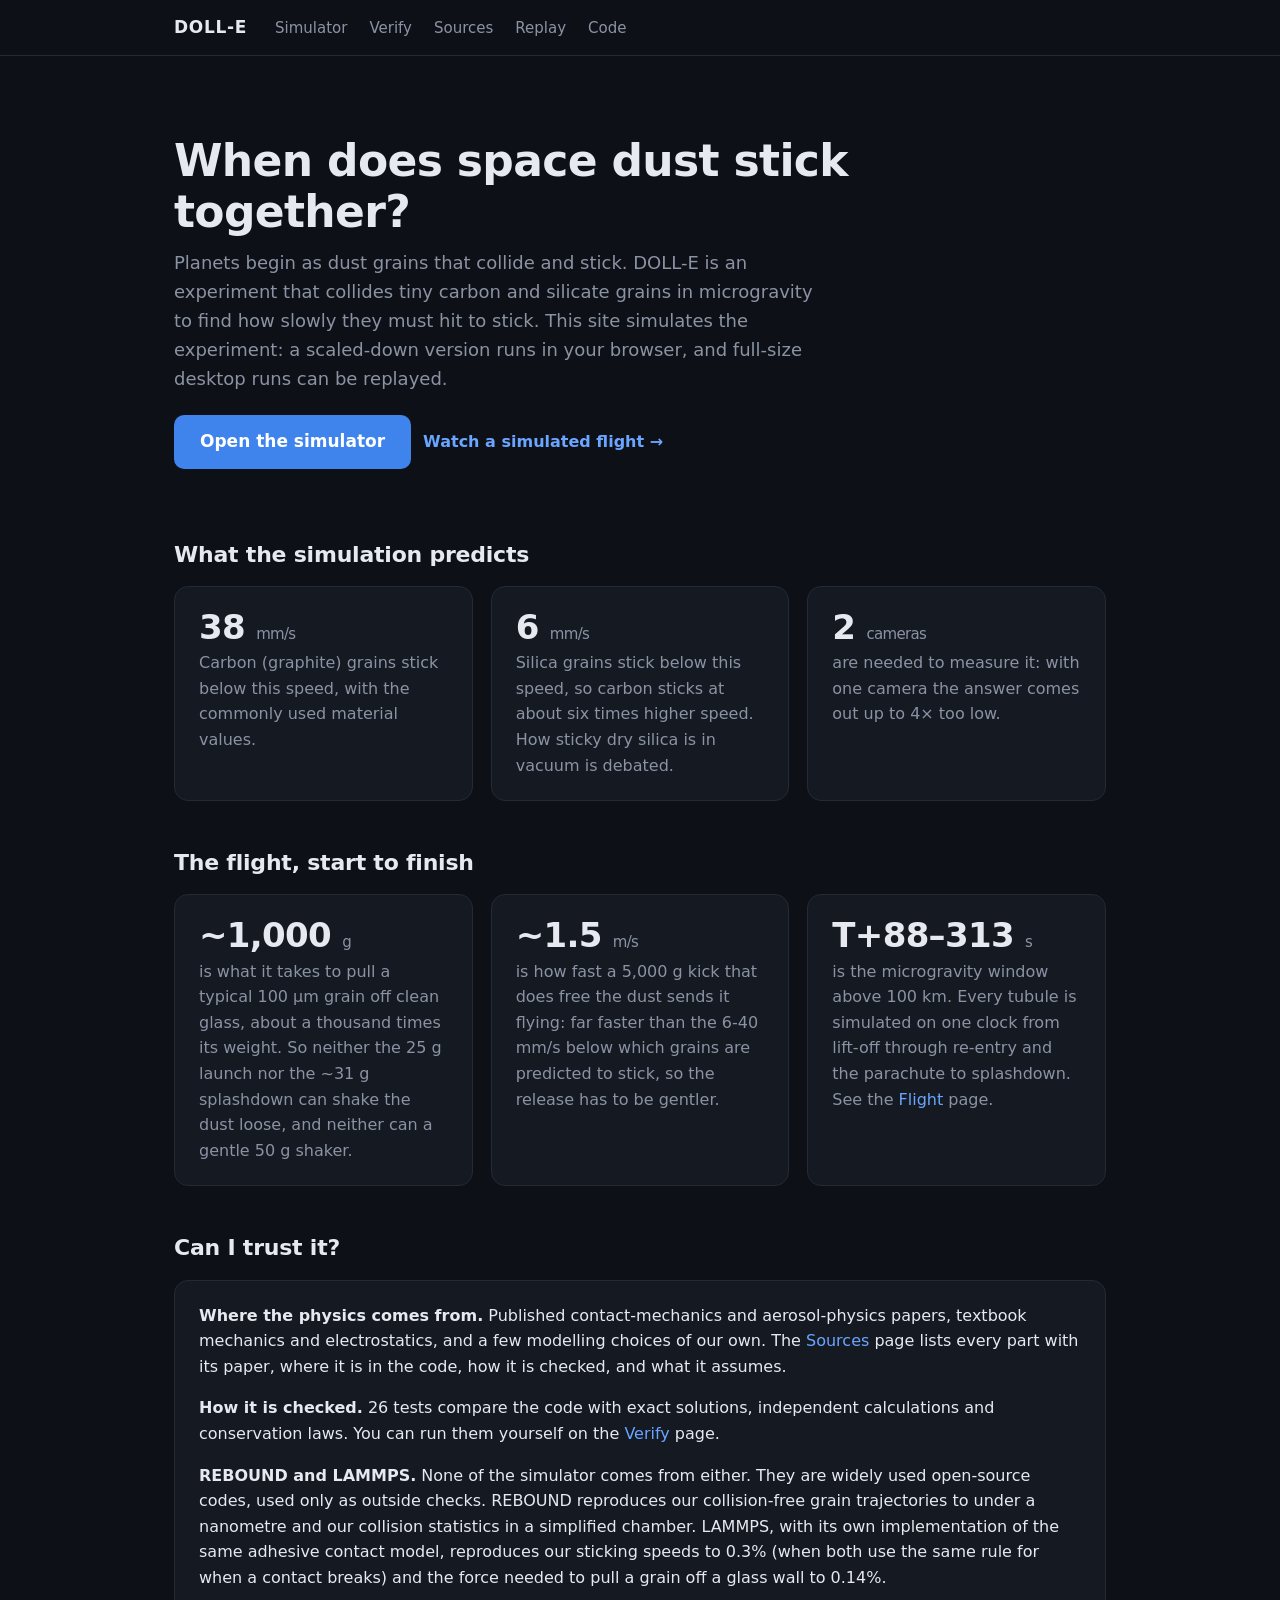
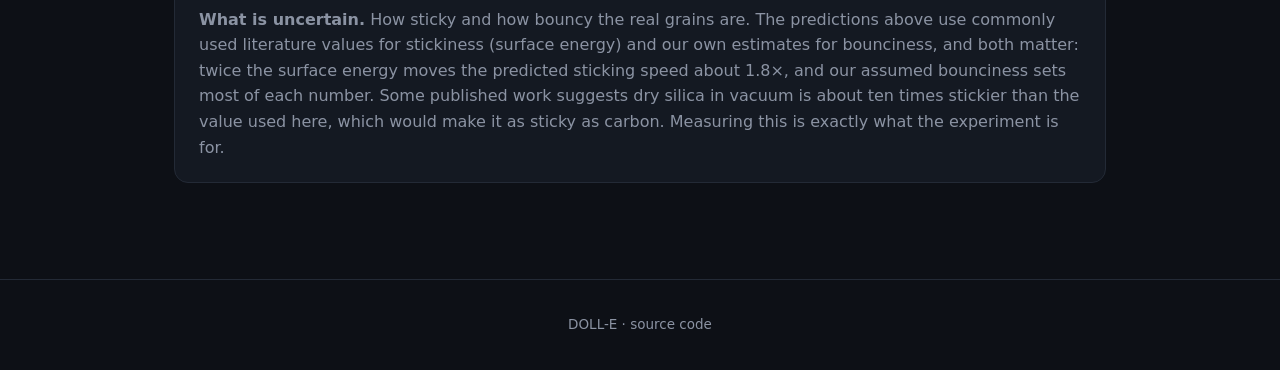
==== commit 0731b2f3: "v0.5: whole flight to splashdown, NRLMSIS atmosphere, REBOUND/LAMMPS comparison - Mission runs now g" ====
--- a/docs/index.html
+++ b/docs/index.html
@@ -47,12 +47,12 @@
   <h2>The flight, start to finish</h2>
   <div class="grid c3">
     <div class="card stat"><div class="kpi">~1,000 <small>g</small></div><p>is what it takes to pull a typical 100 µm grain
-      off clean glass, about a thousand times its weight. So the 25 g launch cannot shake the dust loose, and neither can a
-      gentle 50 g shaker.</p></div>
+      off clean glass, about a thousand times its weight. So neither the 25 g launch nor the ~31 g splashdown can shake
+      the dust loose, and neither can a gentle 50 g shaker.</p></div>
     <div class="card stat"><div class="kpi">~1.5 <small>m/s</small></div><p>is how fast a 5,000 g kick that does free the
       dust sends it flying: far faster than the 6-40 mm/s below which grains are predicted to stick, so the release has to be gentler.</p></div>
     <div class="card stat"><div class="kpi">T+88–313 <small>s</small></div><p>is the microgravity window above 100 km.
-      Every tubule is simulated on one clock from lift-off to power-off. See the <a href="app/#flight">Flight</a> page.</p></div>
+      Every tubule is simulated on one clock from lift-off through re-entry and the parachute to splashdown. See the <a href="app/#flight">Flight</a> page.</p></div>
   </div>
 
   <h2>Can I trust it?</h2>
@@ -60,7 +60,7 @@
     <p style="margin-top:0"><b>Where the physics comes from.</b> Published contact-mechanics and aerosol-physics papers,
       textbook mechanics and electrostatics, and a few modelling choices of our own. The <a href="app/#sources">Sources</a>
       page lists every part with its paper, where it is in the code, how it is checked, and what it assumes.</p>
-    <p><b>How it is checked.</b> 25 tests compare the code with exact solutions, independent calculations and conservation
+    <p><b>How it is checked.</b> 26 tests compare the code with exact solutions, independent calculations and conservation
       laws. You can run them yourself on the <a href="app/#verify">Verify</a> page.</p>
     <p><b>REBOUND and LAMMPS.</b> None of the simulator comes from either. They are widely used open-source codes, used
       only as outside checks. REBOUND reproduces our collision-free grain trajectories to under a nanometre and our
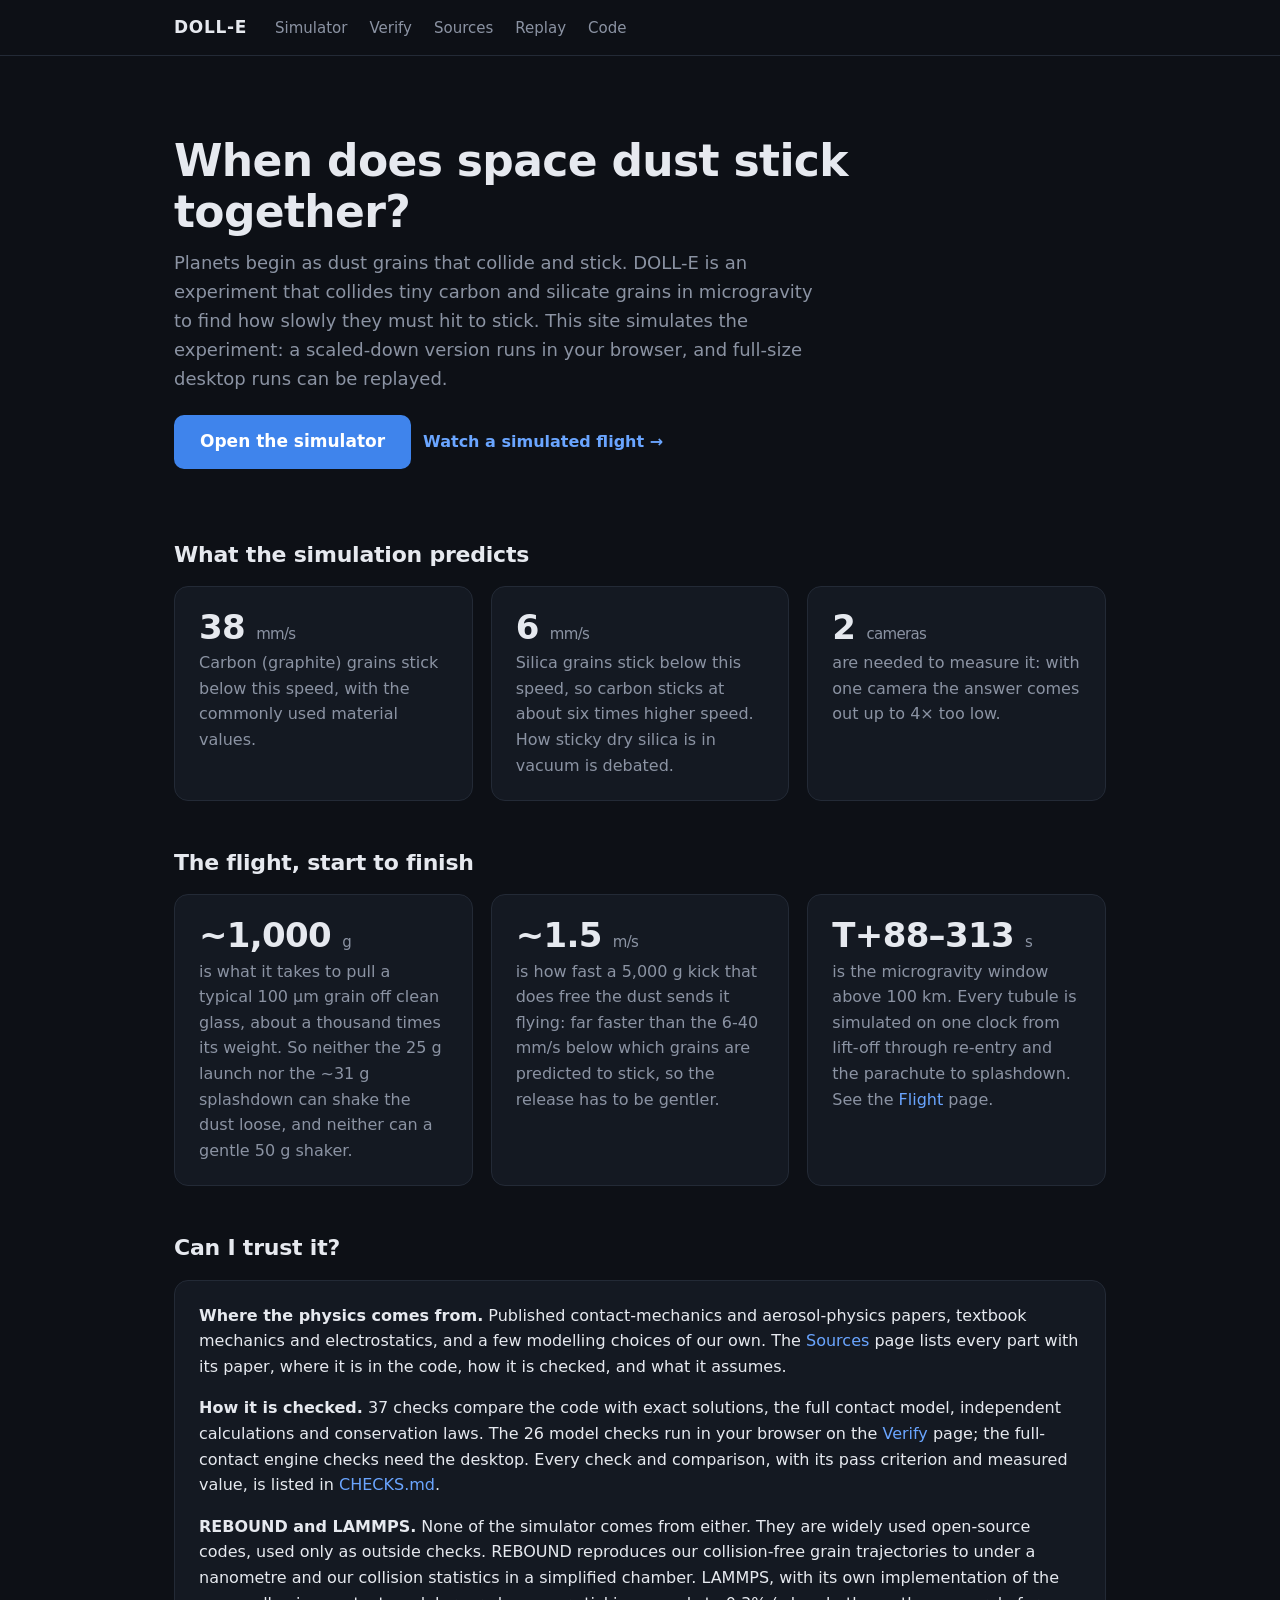
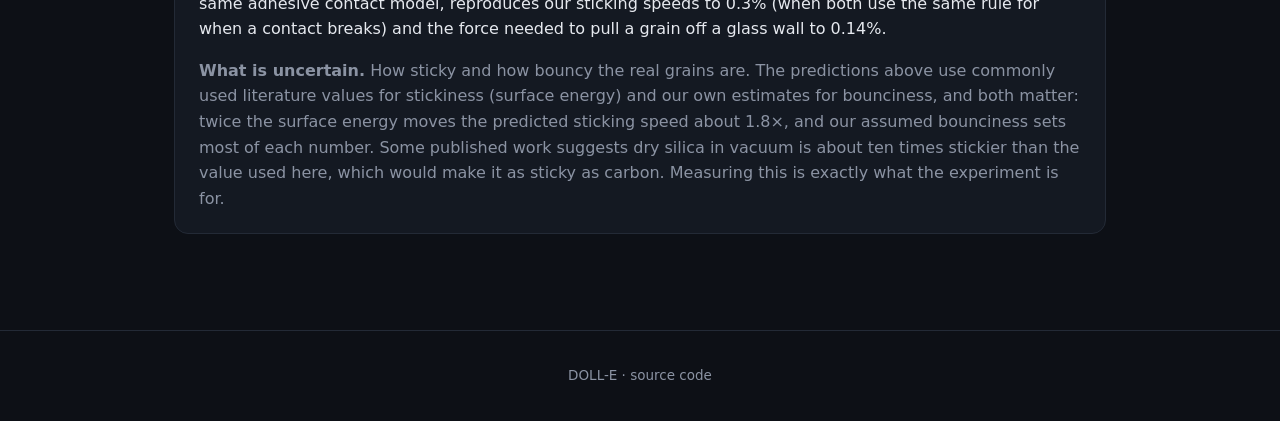
==== commit 75fa4e82: "v0.6 engine: full contact mechanics for mission runs, every step verified, all checks with criteria " ====
--- a/docs/index.html
+++ b/docs/index.html
@@ -60,8 +60,11 @@
     <p style="margin-top:0"><b>Where the physics comes from.</b> Published contact-mechanics and aerosol-physics papers,
       textbook mechanics and electrostatics, and a few modelling choices of our own. The <a href="app/#sources">Sources</a>
       page lists every part with its paper, where it is in the code, how it is checked, and what it assumes.</p>
-    <p><b>How it is checked.</b> 26 tests compare the code with exact solutions, independent calculations and conservation
-      laws. You can run them yourself on the <a href="app/#verify">Verify</a> page.</p>
+    <p><b>How it is checked.</b> <!--checks-->37 checks<!--/checks--> compare the code with exact solutions, the full
+      contact model, independent calculations and conservation laws. The <!--nmodel-->26<!--/nmodel--> model checks run in
+      your browser on the <a href="app/#verify">Verify</a> page; the full-contact engine checks need the desktop. Every
+      check and comparison, with its pass criterion and measured value, is listed in
+      <a href="https://github.com/TheBestProEver/100micron-sim/blob/main/CHECKS.md">CHECKS.md</a>.</p>
     <p><b>REBOUND and LAMMPS.</b> None of the simulator comes from either. They are widely used open-source codes, used
       only as outside checks. REBOUND reproduces our collision-free grain trajectories to under a nanometre and our
       collision statistics in a simplified chamber. LAMMPS, with its own implementation of the same adhesive contact
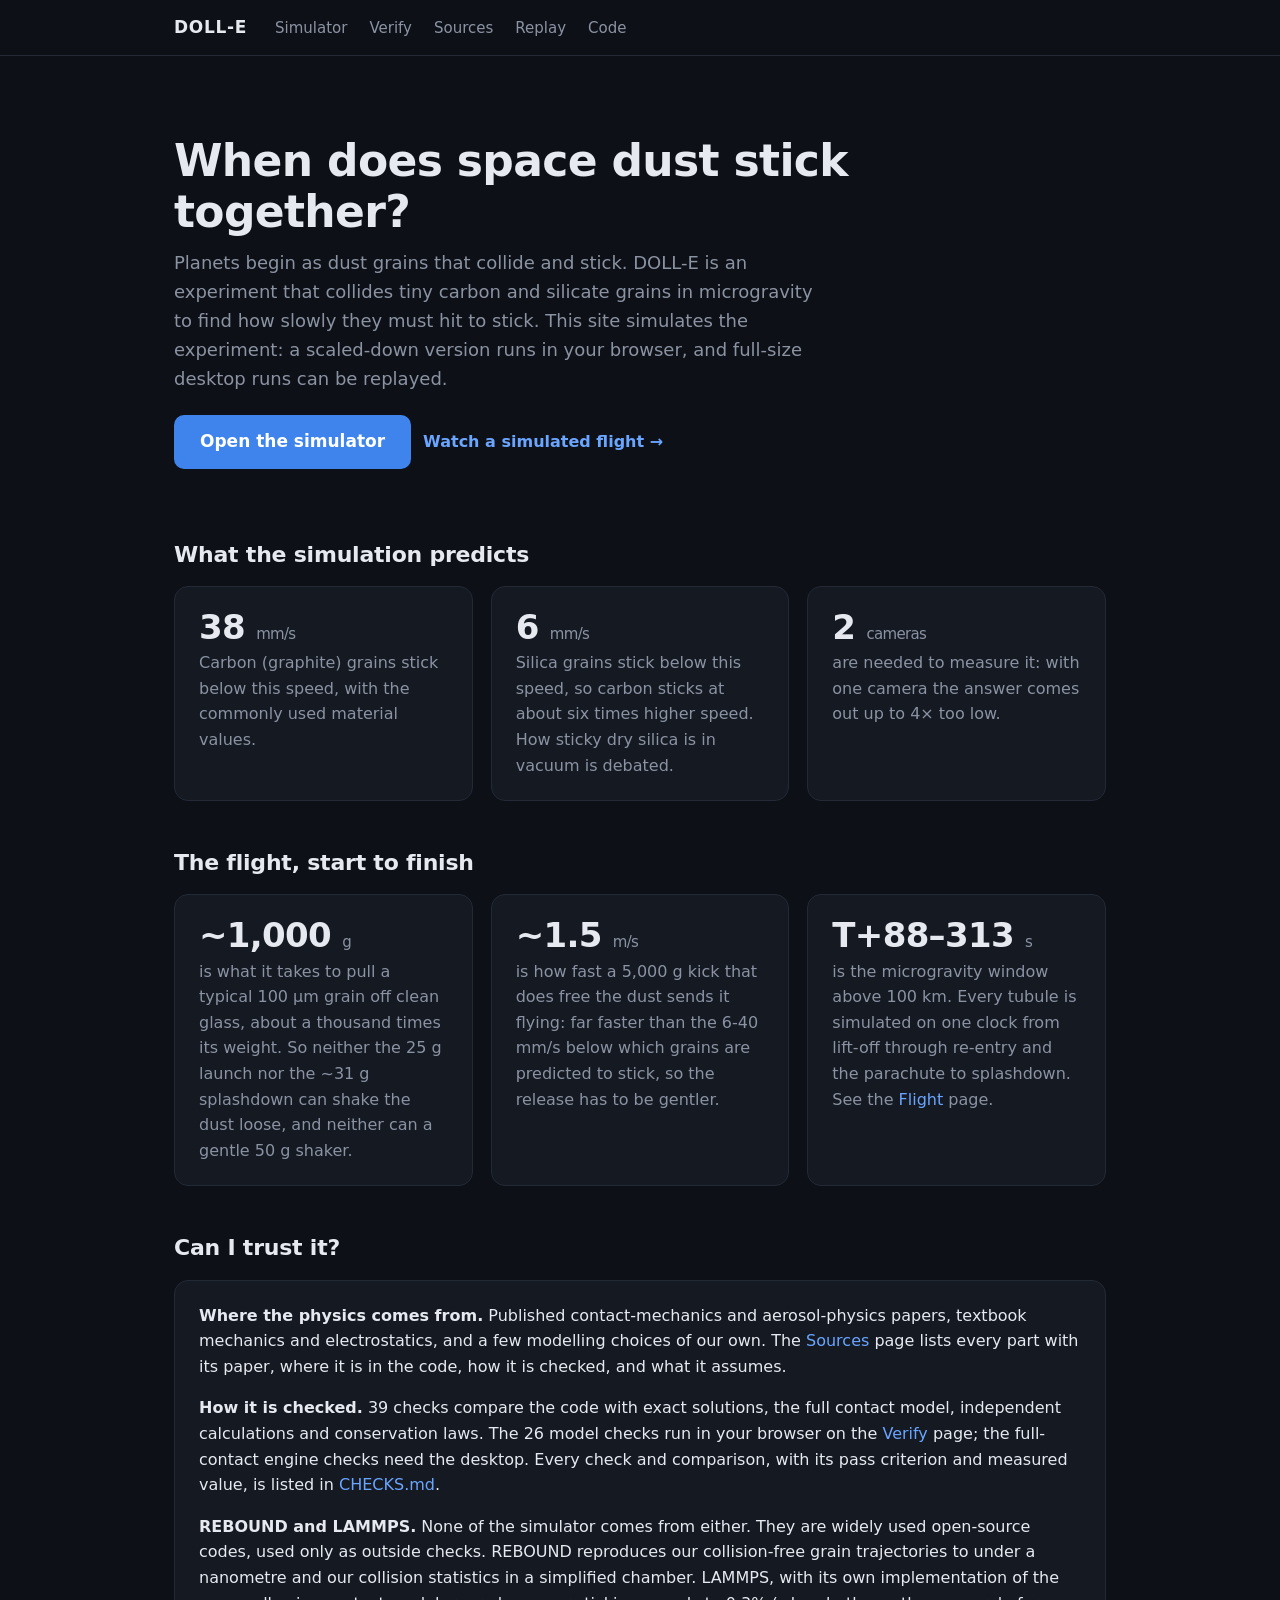
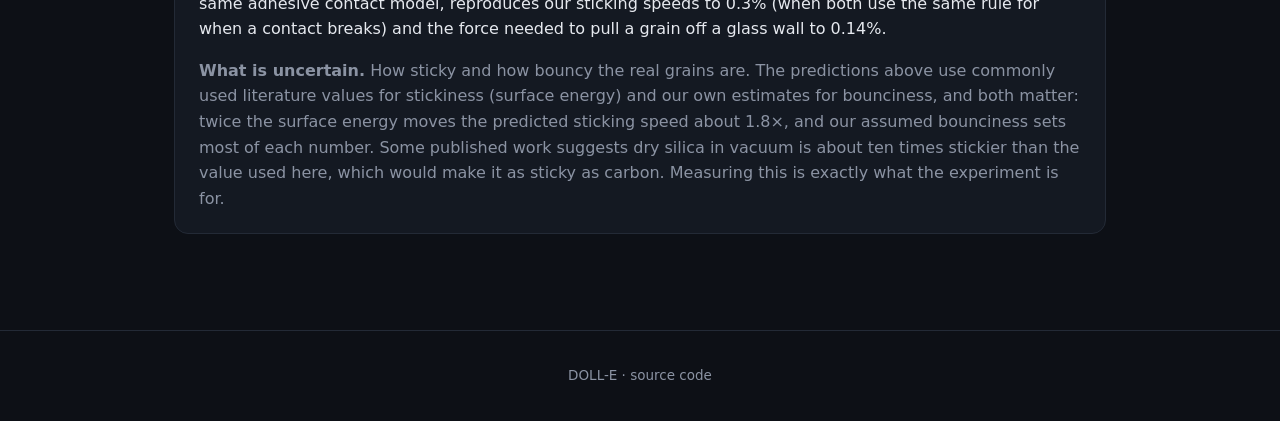
==== commit 42422128: "v0.6 engine: slaved clusters, local speed bounds, reviewed fixes; 39 checks Slaved clusters (slaved." ====
--- a/docs/index.html
+++ b/docs/index.html
@@ -60,7 +60,7 @@
     <p style="margin-top:0"><b>Where the physics comes from.</b> Published contact-mechanics and aerosol-physics papers,
       textbook mechanics and electrostatics, and a few modelling choices of our own. The <a href="app/#sources">Sources</a>
       page lists every part with its paper, where it is in the code, how it is checked, and what it assumes.</p>
-    <p><b>How it is checked.</b> <!--checks-->37 checks<!--/checks--> compare the code with exact solutions, the full
+    <p><b>How it is checked.</b> <!--checks-->39 checks<!--/checks--> compare the code with exact solutions, the full
       contact model, independent calculations and conservation laws. The <!--nmodel-->26<!--/nmodel--> model checks run in
       your browser on the <a href="app/#verify">Verify</a> page; the full-contact engine checks need the desktop. Every
       check and comparison, with its pass criterion and measured value, is listed in
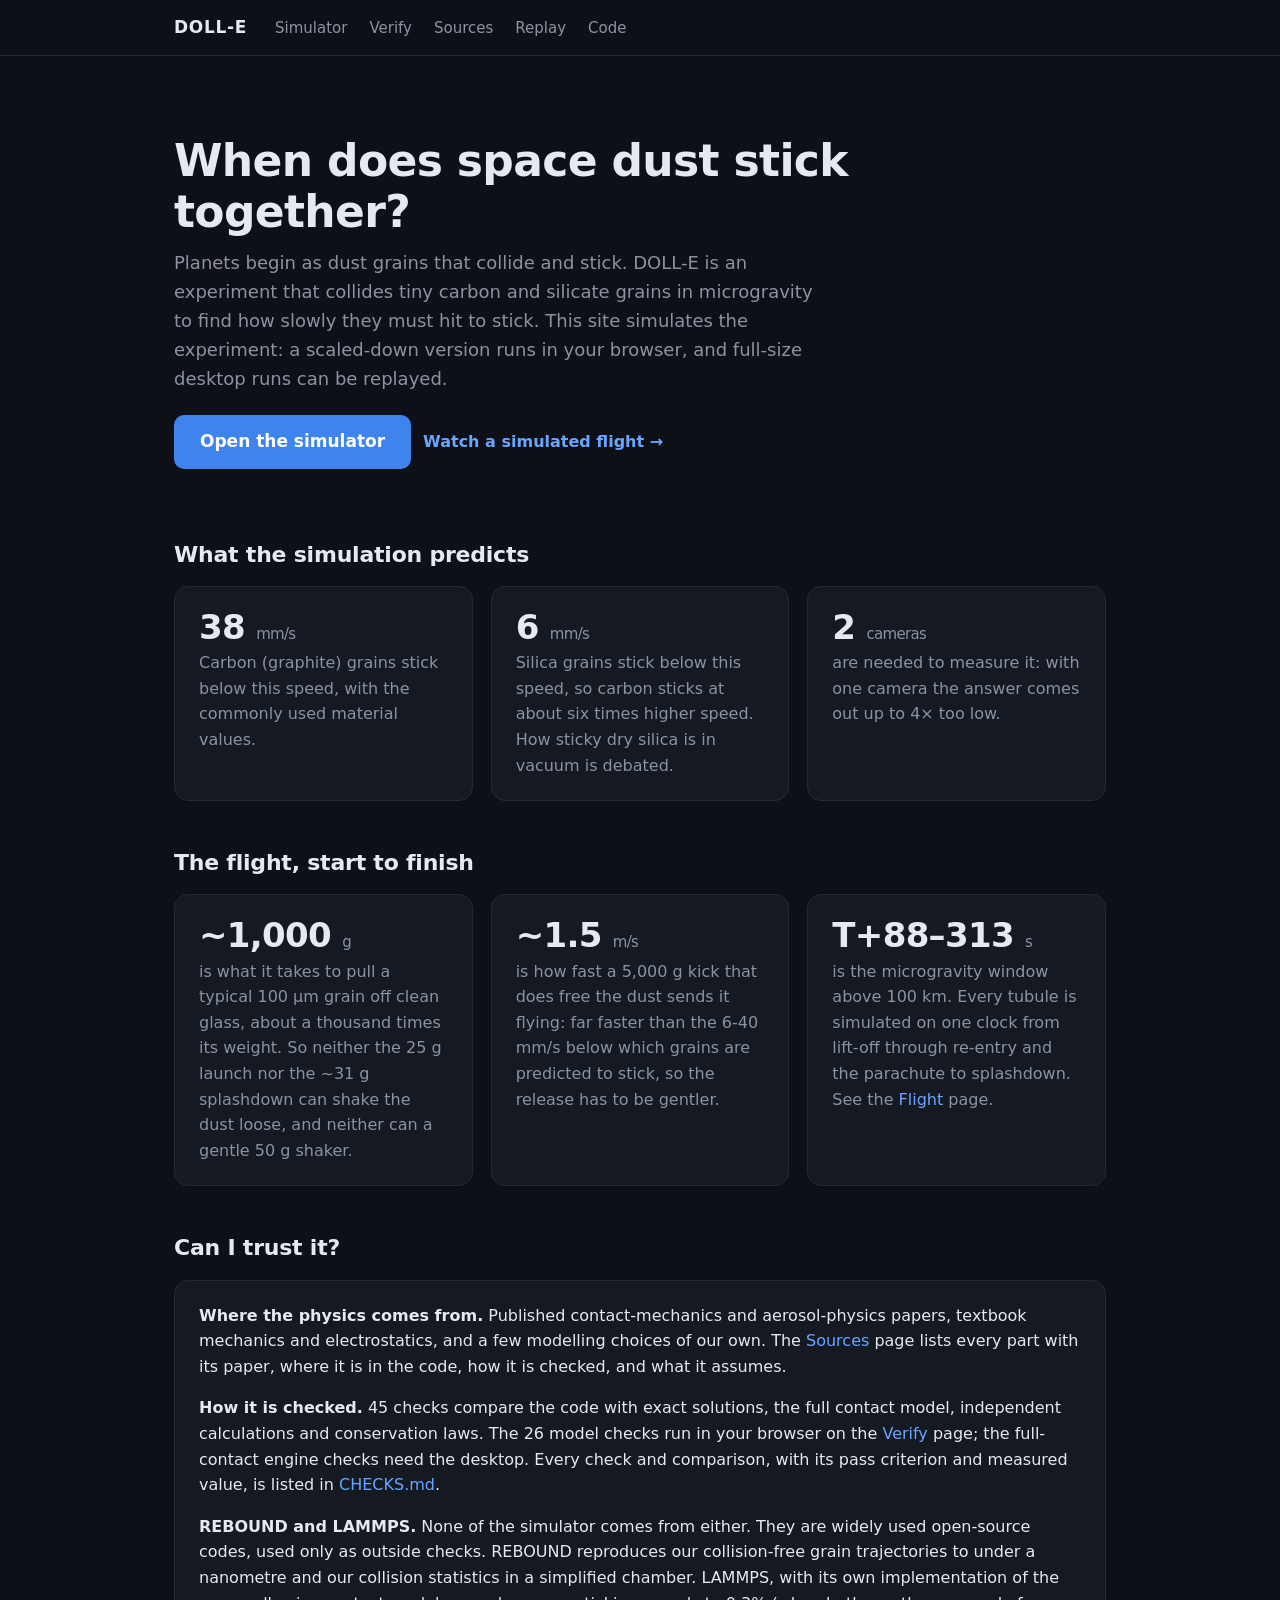
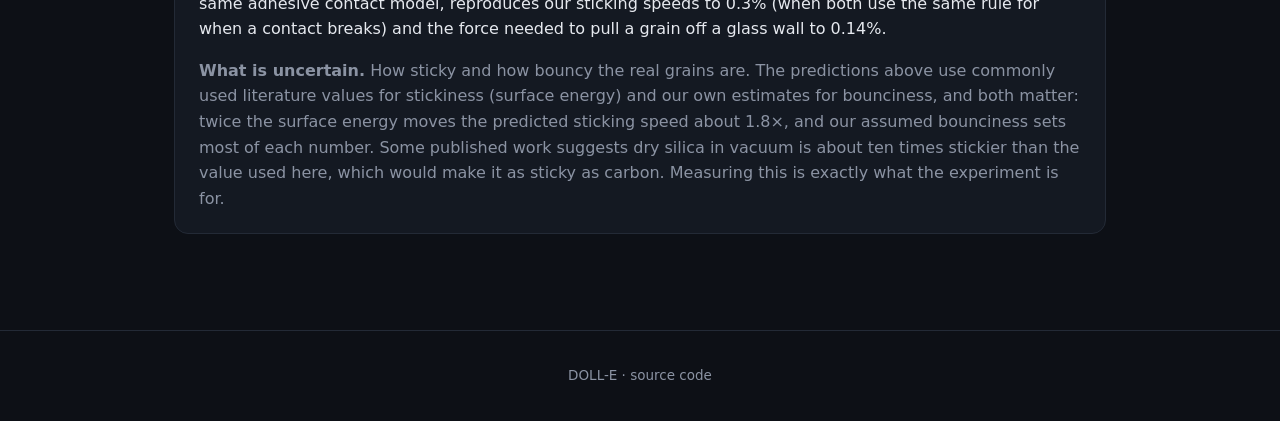
==== commit f133c3e9: "Docs: checks 14-19 and the review in the decision map and design record; CHECKS.md regenerated docs/" ====
--- a/docs/index.html
+++ b/docs/index.html
@@ -60,7 +60,7 @@
     <p style="margin-top:0"><b>Where the physics comes from.</b> Published contact-mechanics and aerosol-physics papers,
       textbook mechanics and electrostatics, and a few modelling choices of our own. The <a href="app/#sources">Sources</a>
       page lists every part with its paper, where it is in the code, how it is checked, and what it assumes.</p>
-    <p><b>How it is checked.</b> <!--checks-->39 checks<!--/checks--> compare the code with exact solutions, the full
+    <p><b>How it is checked.</b> <!--checks-->45 checks<!--/checks--> compare the code with exact solutions, the full
       contact model, independent calculations and conservation laws. The <!--nmodel-->26<!--/nmodel--> model checks run in
       your browser on the <a href="app/#verify">Verify</a> page; the full-contact engine checks need the desktop. Every
       check and comparison, with its pass criterion and measured value, is listed in
